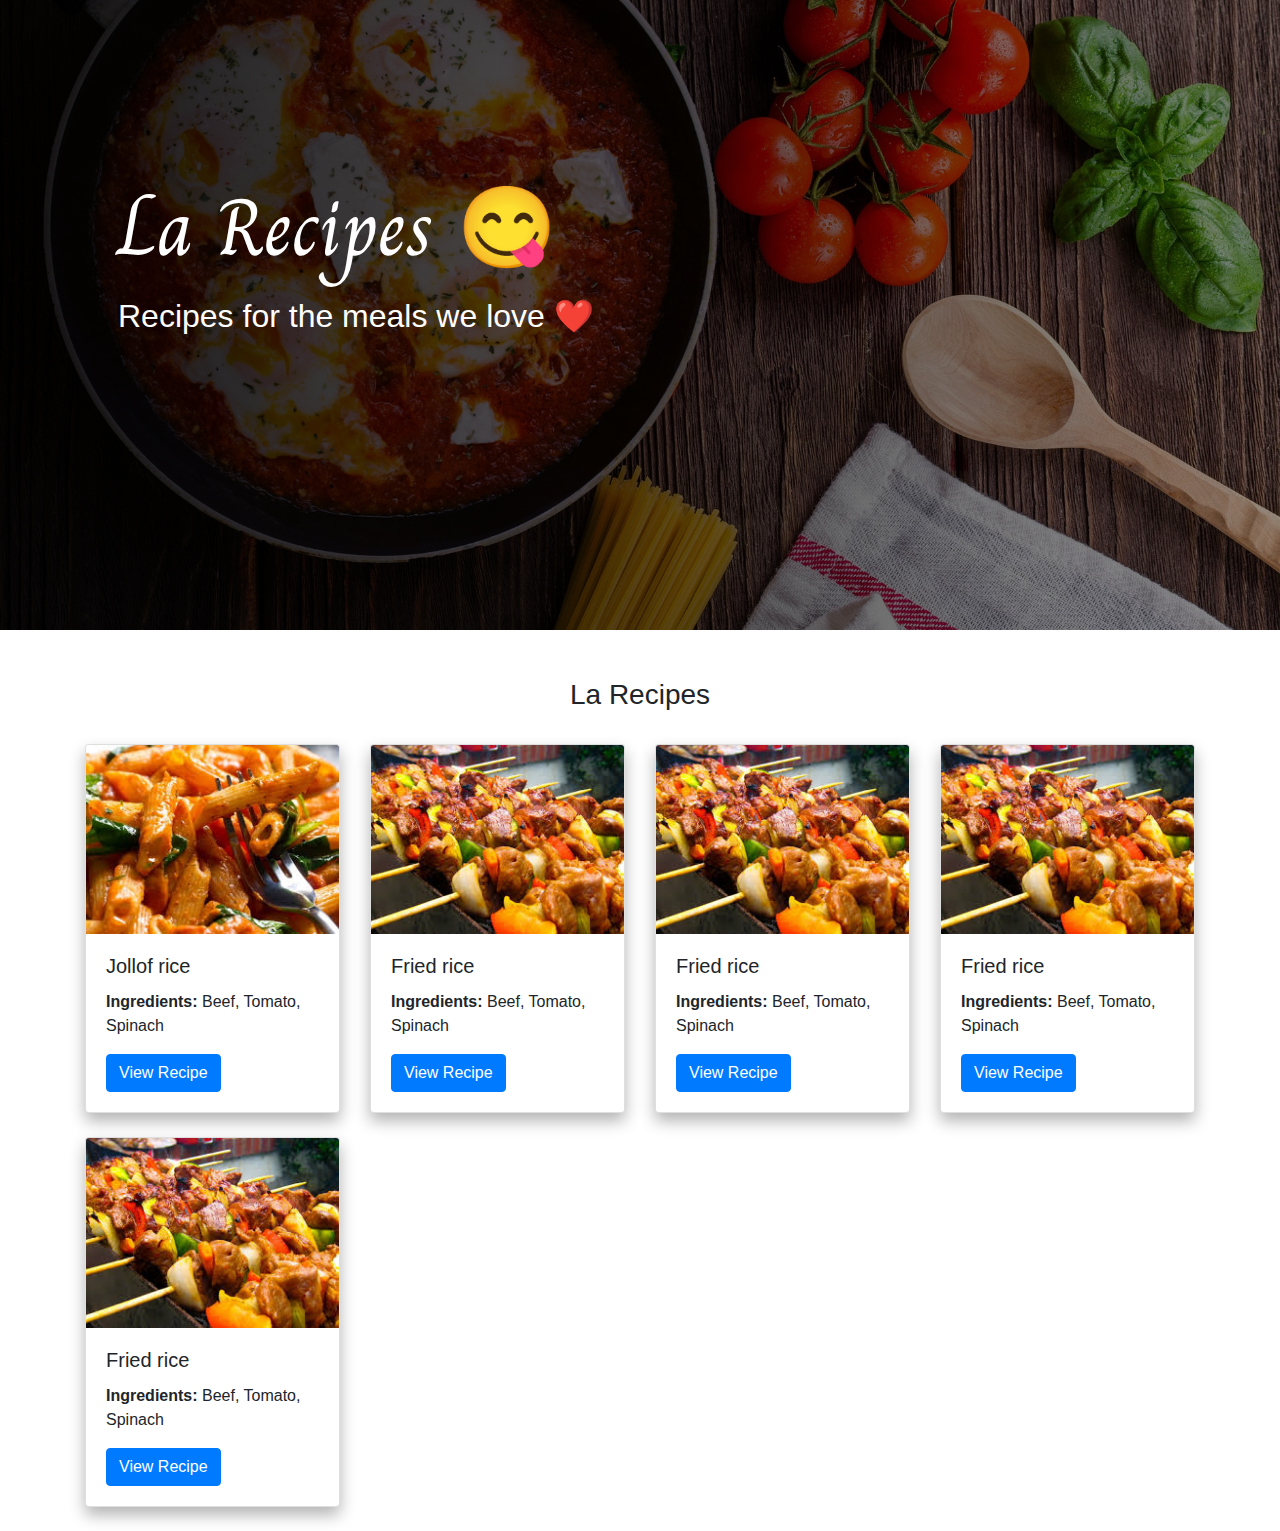
==== index.html @ 74eb1fa2 "upload initial files" ====
<!DOCTYPE html>
<html lang="en">
  <head>
    <meta charset="UTF-8" />
    <meta name="viewport" content="width=device-width, initial-scale=1.0" />
    <meta http-equiv="X-UA-Compatible" content="ie=edge" />
    <link
      href="https://fonts.googleapis.com/css?family=Charm"
      rel="stylesheet"
    />
    <link rel="stylesheet" href="css/bootstrap.min.css" />
    <link rel="stylesheet" href="css/styles.css" />
    <title>Document</title>
  </head>
  <body>
    <header>
      <div class="container text-box">
        <h1>La Recipes 😋</h1>
        <p class="mt-3">Recipes for the meals we love ❤️ ️</p>
      </div>
    </header>
    <main class="container mt-5">
      <div class="row">
        <div class="col-12 text-center mb-4"><h3>La Recipes</h3></div>
        <div class="col-md-3 mb-4">
          <div class="card">
            <img src="images/food-1.jpeg" class="card-img-top" alt="..." />
            <div class="card-body">
              <h5 class="card-title">Jollof rice</h5>
              <p class="card-text">
                <strong>Ingredients: </strong> Beef, Tomato, Spinach
              </p>
              <a href="#" class="btn btn-primary">View Recipe</a>
            </div>
          </div>
        </div>
        <div class="col-md-3 mb-4">
          <div class="card">
            <img src="images/food-2.jpeg" class="card-img-top" alt="..." />
            <div class="card-body">
              <h5 class="card-title">Fried rice</h5>
              <p class="card-text">
                <strong>Ingredients: </strong> Beef, Tomato, Spinach
              </p>
              <a href="#" class="btn btn-primary">View Recipe</a>
            </div>
          </div>
        </div>
        <div class="col-md-3 mb-4">
          <div class="card">
            <img src="images/food-2.jpeg" class="card-img-top" alt="..." />
            <div class="card-body">
              <h5 class="card-title">Fried rice</h5>
              <p class="card-text">
                <strong>Ingredients: </strong> Beef, Tomato, Spinach
              </p>
              <a href="#" class="btn btn-primary">View Recipe</a>
            </div>
          </div>
        </div>
        <div class="col-md-3 mb-4">
          <div class="card">
            <img src="images/food-2.jpeg" class="card-img-top" alt="..." />
            <div class="card-body">
              <h5 class="card-title">Fried rice</h5>
              <p class="card-text">
                <strong>Ingredients: </strong> Beef, Tomato, Spinach
              </p>
              <a href="#" class="btn btn-primary">View Recipe</a>
            </div>
          </div>
        </div>
        <div class="col-md-3 mb-4">
          <div class="card">
            <img src="images/food-2.jpeg" class="card-img-top" alt="..." />
            <div class="card-body">
              <h5 class="card-title">Fried rice</h5>
              <p class="card-text">
                <strong>Ingredients: </strong> Beef, Tomato, Spinach
              </p>
              <a href="#" class="btn btn-primary">View Recipe</a>
            </div>
          </div>
        </div>
      </div>
    </main>
  </body>
</html>
---- css/styles.css ----
header{
    min-height: 70vh;
    background-image: linear-gradient(to right,rgba(0,0,0,.9), rgba(0,0,0,.4)), url('../images/banner.jpg');
    background-position: center;
    background-size: cover;
    position: relative
}

.text-box {
    padding: 20vh 0 5vh 3rem;
    color: #fff;   
}

.text-box h1 {
    font-family: 'Charm', cursive;
    font-size: 5rem;
}

.text-box p {
    font-size: 2rem;
    font-weight: lighter;
}

.card {
    box-shadow: 0 0.5rem 1rem rgba(0,0,0,.3);
}
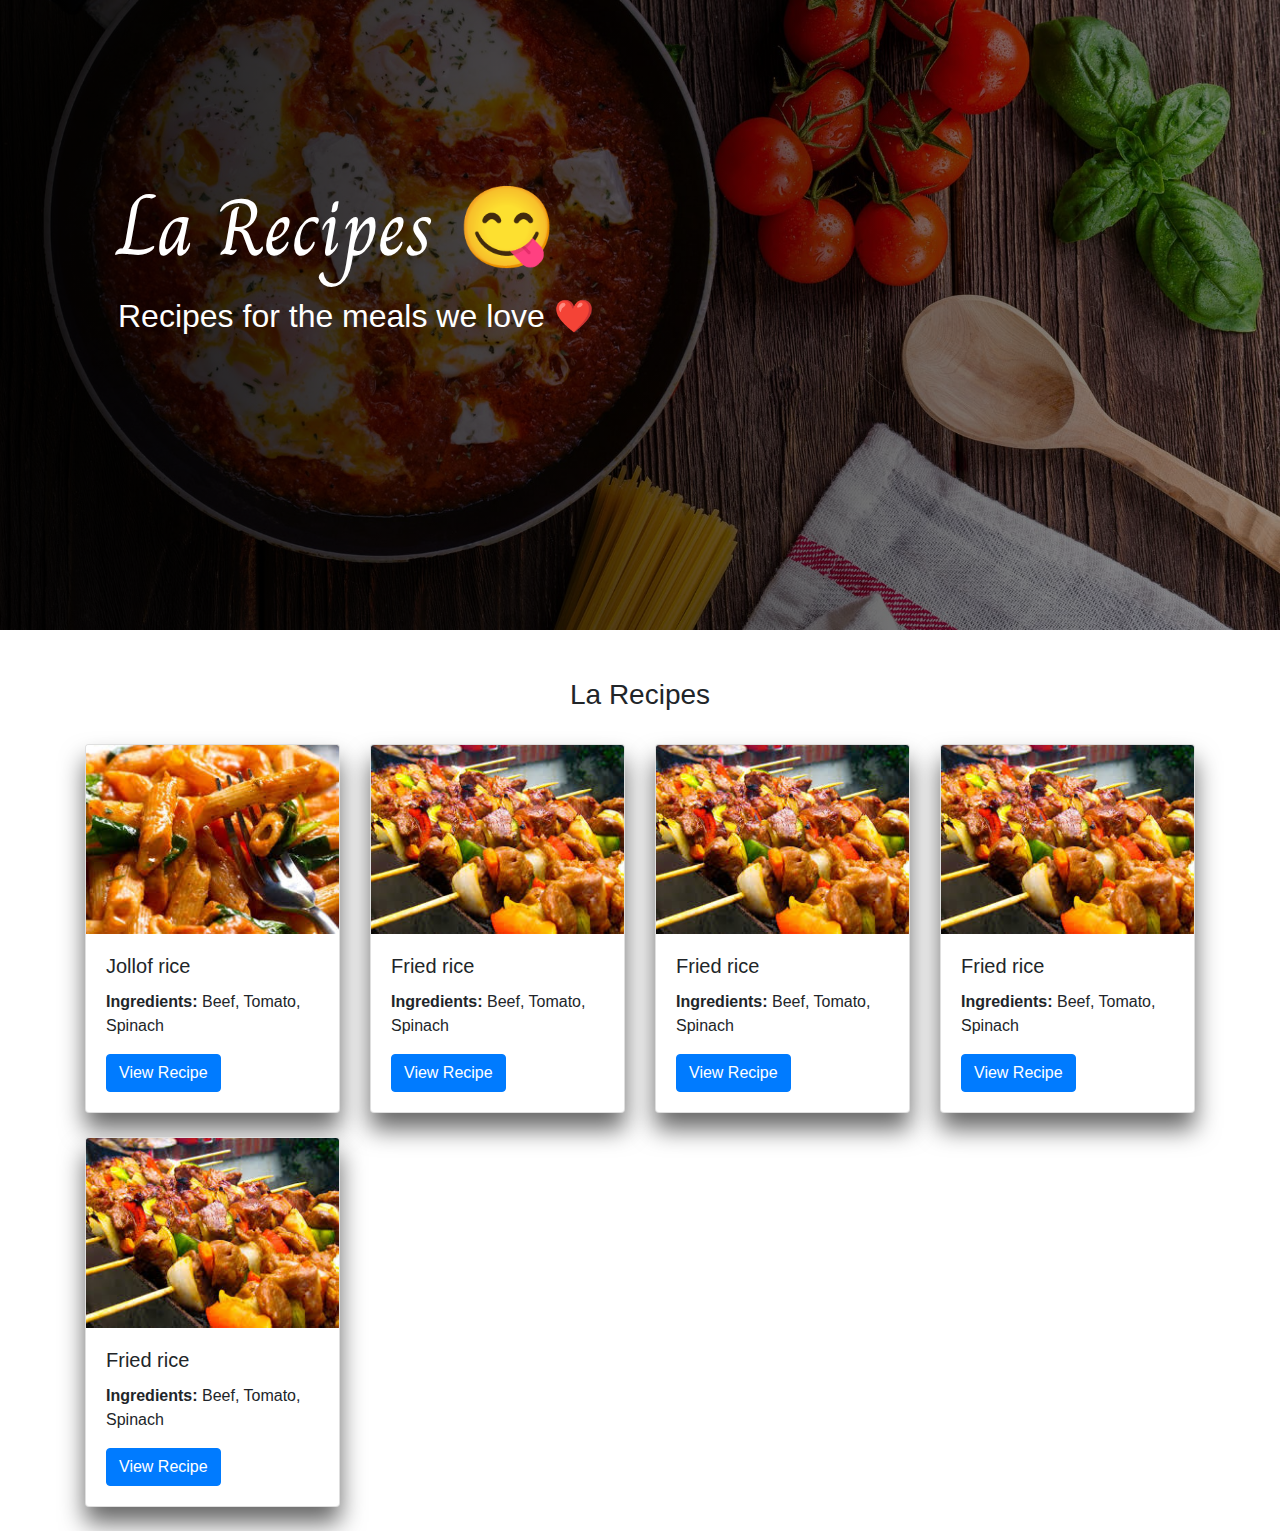
==== commit f7ccbff9: "work" ====
--- a/index.html
+++ b/index.html
@@ -10,6 +10,7 @@
     />
     <link rel="stylesheet" href="css/bootstrap.min.css" />
     <link rel="stylesheet" href="css/styles.css" />
+    <link rel="icon" type="image/jpg" href="icon/Restaurant Icon.JPG">
     <title>Document</title>
   </head>
   <body>
@@ -30,7 +31,7 @@
               <p class="card-text">
                 <strong>Ingredients: </strong> Beef, Tomato, Spinach
               </p>
-              <a href="#" class="btn btn-primary">View Recipe</a>
+              <a href="recipe.html" class="btn btn-primary">View Recipe</a>
             </div>
           </div>
         </div>
--- a/css/styles.css
+++ b/css/styles.css
@@ -22,5 +22,15 @@
 }
 
 .card {
-    box-shadow: 0 0.5rem 1rem rgba(0,0,0,.3);
+    box-shadow: 0 1rem 1.5rem rgba(0,0,0,.6);
+}
+
+img{
+    /* width: 450px;
+    height: 300px;
+    margin: 10px; */
+    transition: .5s;
+}
+img:hover{
+    transform: scale(1.1);
 }